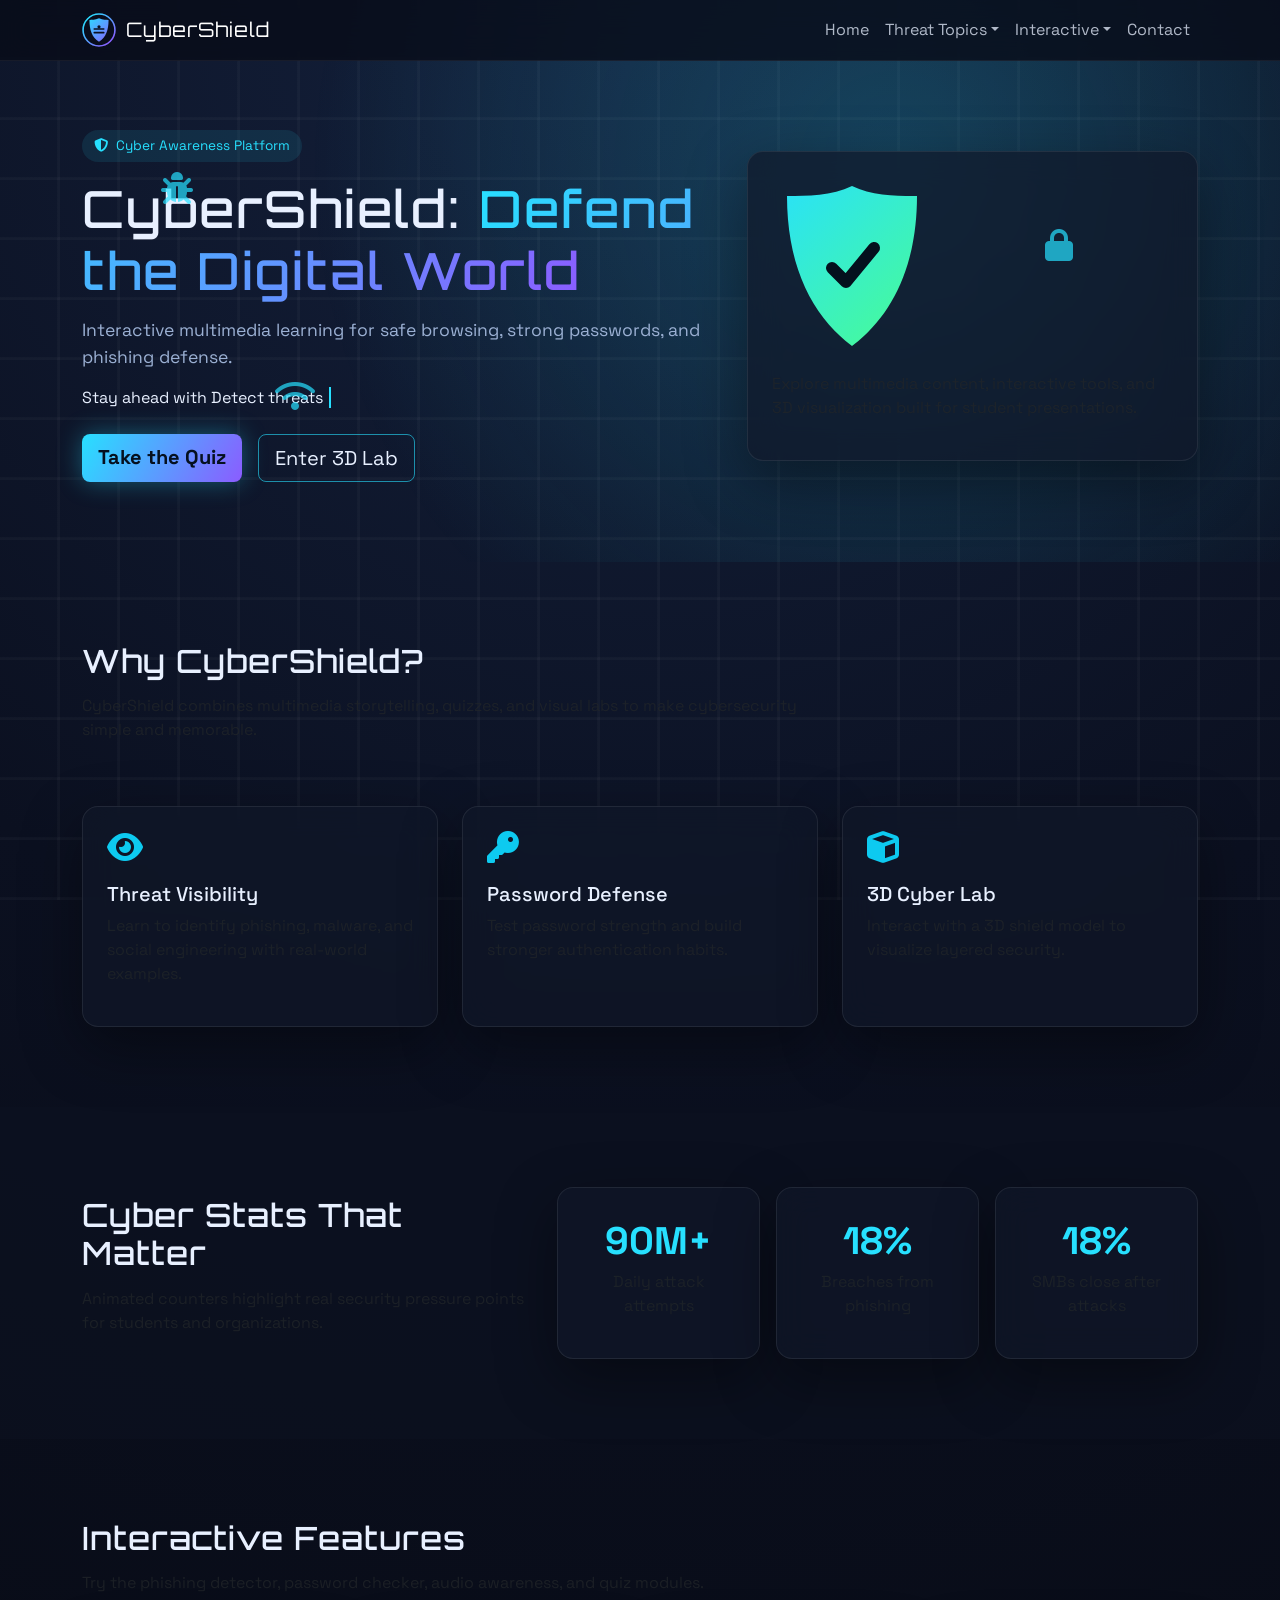
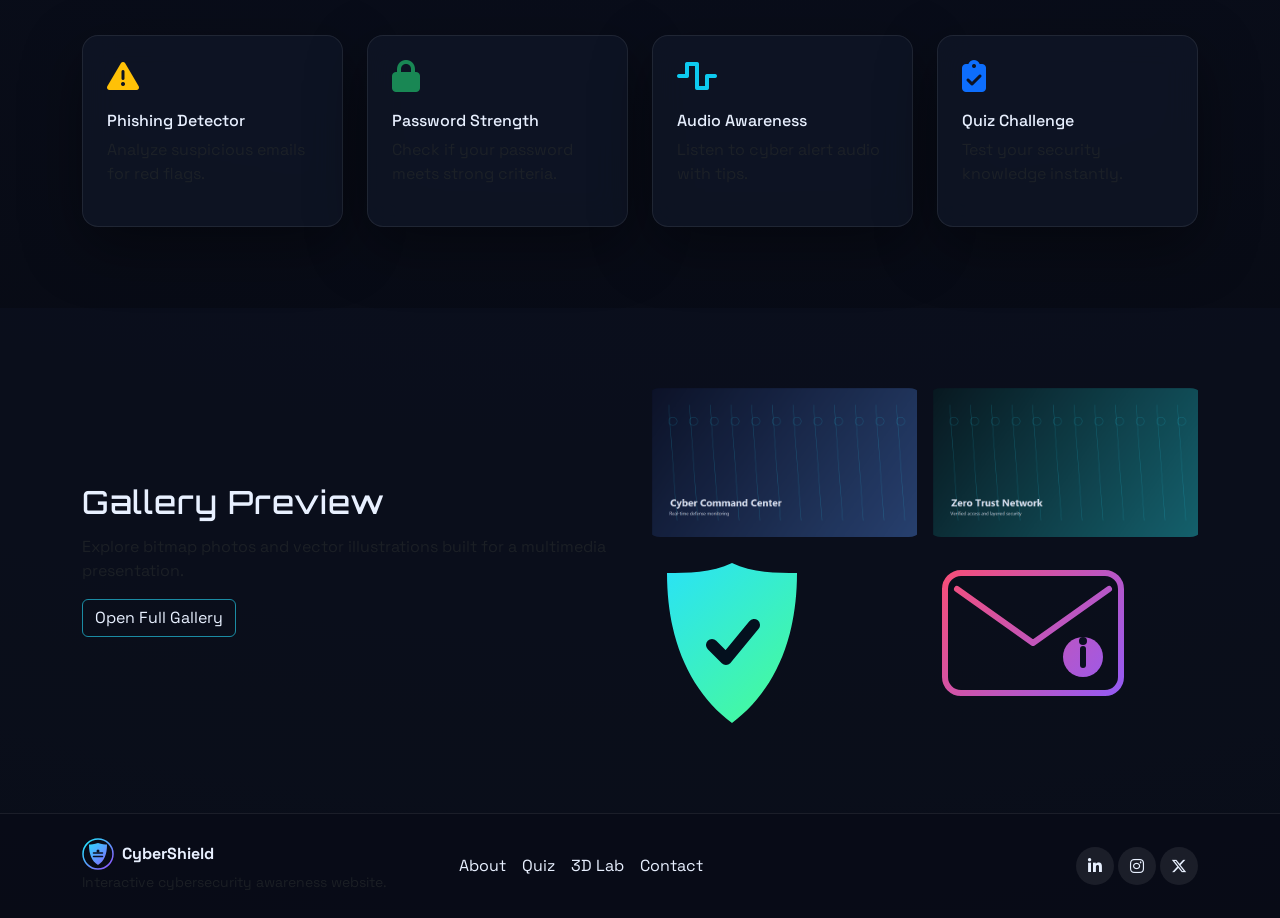
==== index.html @ 9c9195b3 "Initial Commit" ====
<!DOCTYPE html>
<html lang="en">
<head>
  <meta charset="UTF-8">
  <meta name="viewport" content="width=device-width, initial-scale=1">
  <title>CyberShield | Interactive Cybersecurity Awareness</title>
  <link rel="icon" type="image/svg+xml" href="images/favicon.svg">
  <link rel="stylesheet" href="https://cdn.jsdelivr.net/npm/bootstrap@5.3.3/dist/css/bootstrap.min.css">
  <link rel="stylesheet" href="https://cdnjs.cloudflare.com/ajax/libs/font-awesome/6.5.0/css/all.min.css">
  <link rel="stylesheet" href="https://cdn.jsdelivr.net/npm/aos@2.3.4/dist/aos.css">
  <link rel="stylesheet" href="https://fonts.googleapis.com/css2?family=Orbitron:wght@500;700&family=Space+Grotesk:wght@400;500;600;700&display=swap">
  <link rel="stylesheet" href="css/styles.css">
</head>
<body class="page-fade">
  <!-- Loading screen -->
  <div id="loading-screen" class="loading-screen">
    <div class="text-center">
      <div class="spinner mb-3"></div>
      <div class="text-uppercase" style="letter-spacing: 3px;">Initializing CyberShield</div>
    </div>
  </div>

  <nav class="navbar navbar-expand-lg navbar-dark fixed-top">
    <div class="container">
      <a class="navbar-brand" href="index.html">
        <img src="images/logo.svg" alt="CyberShield logo">
        <span>CyberShield</span>
      </a>
      <button class="navbar-toggler" type="button" data-bs-toggle="collapse" data-bs-target="#mainNav" aria-controls="mainNav" aria-expanded="false" aria-label="Toggle navigation">
        <span class="navbar-toggler-icon"></span>
      </button>
      <div class="collapse navbar-collapse" id="mainNav">
        <ul class="navbar-nav ms-auto">
          <li class="nav-item"><a class="nav-link" href="index.html">Home</a></li>
          <li class="nav-item dropdown">
            <a class="nav-link dropdown-toggle" href="#" role="button" data-bs-toggle="dropdown" aria-expanded="false">Threat Topics</a>
            <ul class="dropdown-menu">
              <li><a class="dropdown-item" href="pages/about.html">About Cyber Threats</a></li>
              <li><a class="dropdown-item" href="pages/phishing.html">Phishing Awareness</a></li>
              <li><a class="dropdown-item" href="pages/password.html">Password Security</a></li>
              <li><a class="dropdown-item" href="pages/browsing.html">Safe Browsing Tips</a></li>
            </ul>
          </li>
          <li class="nav-item dropdown">
            <a class="nav-link dropdown-toggle" href="#" role="button" data-bs-toggle="dropdown" aria-expanded="false">Interactive</a>
            <ul class="dropdown-menu">
              <li><a class="dropdown-item" href="pages/quiz.html">Cyber Quiz</a></li>
              <li><a class="dropdown-item" href="pages/3d-lab.html">3D Cyber Lab</a></li>
              <li><a class="dropdown-item" href="pages/audio.html">Audio Awareness</a></li>
              <li><a class="dropdown-item" href="pages/gallery.html">Gallery</a></li>
            </ul>
          </li>
          <li class="nav-item"><a class="nav-link" href="pages/contact.html">Contact</a></li>
        </ul>
      </div>
    </div>
  </nav>

  <header class="hero">
    <div class="container hero-content">
      <div class="row align-items-center">
        <div class="col-lg-7" data-aos="fade-right">
          <span class="badge-soft mb-3"><i class="fa-solid fa-shield-halved"></i> Cyber Awareness Platform</span>
          <h1 class="hero-title">CyberShield: <span class="gradient-text">Defend the Digital World</span></h1>
          <p class="hero-subtitle mt-3">Interactive multimedia learning for safe browsing, strong passwords, and phishing defense.</p>
          <p class="mt-3">Stay ahead with <span id="typing-text" class="typing" data-phrases="Detect threats|Secure devices|Build safer habits"></span></p>
          <div class="d-flex flex-wrap gap-3 mt-4">
            <a class="btn btn-glow btn-lg" href="pages/quiz.html">Take the Quiz</a>
            <a class="btn btn-outline-glow btn-lg" href="pages/3d-lab.html">Enter 3D Lab</a>
          </div>
        </div>
        <div class="col-lg-5 mt-5 mt-lg-0" data-aos="fade-left">
          <div class="glass p-4 rounded-4">
            <img src="images/shield.svg" alt="Security shield illustration">
            <p class="mt-3 text-muted">Explore multimedia content, interactive tools, and 3D visualization built for student presentations.</p>
          </div>
        </div>
      </div>
      <i class="fa-solid fa-bug float-icon" style="top: 12%; left: 8%;"></i>
      <i class="fa-solid fa-lock float-icon" style="top: 28%; right: 12%; animation-delay: 1.2s;"></i>
      <i class="fa-solid fa-wifi float-icon" style="bottom: 20%; left: 18%; animation-delay: 2s;"></i>
    </div>
  </header>

  <section class="section-pad">
    <div class="container">
      <div class="row mb-5">
        <div class="col-lg-8" data-aos="fade-up">
          <h2 class="section-title">Why CyberShield?</h2>
          <p class="text-muted">CyberShield combines multimedia storytelling, quizzes, and visual labs to make cybersecurity simple and memorable.</p>
        </div>
      </div>
      <div class="row g-4">
        <div class="col-md-4" data-aos="zoom-in">
          <div class="glass card-hover p-4 rounded-4 h-100">
            <i class="fa-solid fa-eye fa-2x text-info"></i>
            <h5 class="mt-3">Threat Visibility</h5>
            <p class="text-muted">Learn to identify phishing, malware, and social engineering with real-world examples.</p>
          </div>
        </div>
        <div class="col-md-4" data-aos="zoom-in" data-aos-delay="100">
          <div class="glass card-hover p-4 rounded-4 h-100">
            <i class="fa-solid fa-key fa-2x text-info"></i>
            <h5 class="mt-3">Password Defense</h5>
            <p class="text-muted">Test password strength and build stronger authentication habits.</p>
          </div>
        </div>
        <div class="col-md-4" data-aos="zoom-in" data-aos-delay="200">
          <div class="glass card-hover p-4 rounded-4 h-100">
            <i class="fa-solid fa-cube fa-2x text-info"></i>
            <h5 class="mt-3">3D Cyber Lab</h5>
            <p class="text-muted">Interact with a 3D shield model to visualize layered security.</p>
          </div>
        </div>
      </div>
    </div>
  </section>

  <section class="section-pad" style="background: rgba(12, 18, 32, 0.6);">
    <div class="container">
      <div class="row align-items-center g-4">
        <div class="col-lg-5" data-aos="fade-right">
          <h2 class="section-title">Cyber Stats That Matter</h2>
          <p class="text-muted">Animated counters highlight real security pressure points for students and organizations.</p>
        </div>
        <div class="col-lg-7">
          <div class="row g-3 stats-grid">
            <div class="col-md-4" data-aos="fade-up">
              <div class="glass stat rounded-4">
                <div class="counter" data-target="300" data-suffix="M+">0</div>
                <p class="text-muted">Daily attack attempts</p>
              </div>
            </div>
            <div class="col-md-4" data-aos="fade-up" data-aos-delay="100">
              <div class="glass stat rounded-4">
                <div class="counter" data-target="91" data-suffix="%">0</div>
                <p class="text-muted">Breaches from phishing</p>
              </div>
            </div>
            <div class="col-md-4" data-aos="fade-up" data-aos-delay="200">
              <div class="glass stat rounded-4">
                <div class="counter" data-target="60" data-suffix="%">0</div>
                <p class="text-muted">SMBs close after attacks</p>
              </div>
            </div>
          </div>
        </div>
      </div>
    </div>
  </section>

  <section class="section-pad">
    <div class="container">
      <div class="row mb-4">
        <div class="col-lg-8" data-aos="fade-up">
          <h2 class="section-title">Interactive Features</h2>
          <p class="text-muted">Try the phishing detector, password checker, audio awareness, and quiz modules.</p>
        </div>
      </div>
      <div class="row g-4">
        <div class="col-md-6 col-lg-3" data-aos="flip-left">
          <div class="glass card-hover p-4 rounded-4 h-100">
            <i class="fa-solid fa-triangle-exclamation fa-2x text-warning"></i>
            <h6 class="mt-3">Phishing Detector</h6>
            <p class="text-muted">Analyze suspicious emails for red flags.</p>
          </div>
        </div>
        <div class="col-md-6 col-lg-3" data-aos="flip-left" data-aos-delay="100">
          <div class="glass card-hover p-4 rounded-4 h-100">
            <i class="fa-solid fa-lock fa-2x text-success"></i>
            <h6 class="mt-3">Password Strength</h6>
            <p class="text-muted">Check if your password meets strong criteria.</p>
          </div>
        </div>
        <div class="col-md-6 col-lg-3" data-aos="flip-left" data-aos-delay="200">
          <div class="glass card-hover p-4 rounded-4 h-100">
            <i class="fa-solid fa-wave-square fa-2x text-info"></i>
            <h6 class="mt-3">Audio Awareness</h6>
            <p class="text-muted">Listen to cyber alert audio with tips.</p>
          </div>
        </div>
        <div class="col-md-6 col-lg-3" data-aos="flip-left" data-aos-delay="300">
          <div class="glass card-hover p-4 rounded-4 h-100">
            <i class="fa-solid fa-clipboard-check fa-2x text-primary"></i>
            <h6 class="mt-3">Quiz Challenge</h6>
            <p class="text-muted">Test your security knowledge instantly.</p>
          </div>
        </div>
      </div>
    </div>
  </section>

  <section class="section-pad" style="background: rgba(12, 18, 32, 0.6);">
    <div class="container">
      <div class="row align-items-center g-4">
        <div class="col-lg-6" data-aos="fade-right">
          <h2 class="section-title">Gallery Preview</h2>
          <p class="text-muted">Explore bitmap photos and vector illustrations built for a multimedia presentation.</p>
          <a class="btn btn-outline-glow" href="pages/gallery.html">Open Full Gallery</a>
        </div>
        <div class="col-lg-6" data-aos="fade-left">
          <div class="row g-3">
            <div class="col-6 gallery-img"><img src="images/cyber1.png" alt="Cyber lab image" loading="lazy"></div>
            <div class="col-6 gallery-img"><img src="images/cyber2.png" alt="Security network image" loading="lazy"></div>
            <div class="col-6 gallery-img"><img src="images/shield.svg" alt="Shield vector" loading="lazy"></div>
            <div class="col-6 gallery-img"><img src="images/phish.svg" alt="Phishing alert vector" loading="lazy"></div>
          </div>
        </div>
      </div>
    </div>
  </section>

  <footer class="footer py-4">
    <div class="container">
      <div class="row align-items-center g-3">
        <div class="col-md-4">
          <div class="d-flex align-items-center gap-2">
            <img src="images/logo.svg" alt="CyberShield logo" style="width: 32px;">
            <strong>CyberShield</strong>
          </div>
          <small class="text-muted">Interactive cybersecurity awareness website.</small>
        </div>
        <div class="col-md-4">
          <div class="d-flex gap-3 flex-wrap">
            <a href="pages/about.html">About</a>
            <a href="pages/quiz.html">Quiz</a>
            <a href="pages/3d-lab.html">3D Lab</a>
            <a href="pages/contact.html">Contact</a>
          </div>
        </div>
        <div class="col-md-4 text-md-end social-icons">
          <a href="#" aria-label="LinkedIn"><i class="fab fa-linkedin-in"></i></a>
          <a href="#" aria-label="Instagram"><i class="fab fa-instagram"></i></a>
          <a href="#" aria-label="X"><i class="fab fa-x-twitter"></i></a>
        </div>
      </div>
    </div>
  </footer>

  <button id="backToTop" class="back-to-top" aria-label="Back to top"><i class="fa-solid fa-arrow-up"></i></button>

  <script src="https://cdn.jsdelivr.net/npm/bootstrap@5.3.3/dist/js/bootstrap.bundle.min.js"></script>
  <script src="https://cdn.jsdelivr.net/npm/aos@2.3.4/dist/aos.js"></script>
  <script src="js/main.js"></script>
</body>
</html>
---- css/styles.css ----
/* CyberShield UI theme */
:root {
  --bg-0: #06080f;
  --bg-1: #0b1020;
  --bg-2: #121a2d;
  --surface: rgba(16, 24, 40, 0.7);
  --surface-strong: rgba(20, 32, 54, 0.85);
  --text: #e8f0ff;
  --muted: #9bb0d3;
  --accent: #27e0ff;
  --accent-2: #8b5cff;
  --accent-3: #4cff8a;
  --danger: #ff4d6d;
  --glow: 0 0 25px rgba(39, 224, 255, 0.35);
  --shadow: 0 20px 60px rgba(0, 0, 0, 0.4);
}

* {
  box-sizing: border-box;
}

html {
  scroll-behavior: smooth;
}

body {
  font-family: "Space Grotesk", "Segoe UI", sans-serif;
  color: var(--text);
  background: radial-gradient(circle at top, #14213d 0%, #0b1020 40%, #06080f 100%);
  min-height: 100vh;
  opacity: 0;
  transition: opacity 0.6s ease;
  position: relative;
  overflow-x: hidden;
}

body.loaded {
  opacity: 1;
}

body::before {
  content: "";
  position: fixed;
  inset: 0;
  background-image:
    linear-gradient(transparent 95%, rgba(255, 255, 255, 0.03) 96%),
    linear-gradient(90deg, transparent 95%, rgba(255, 255, 255, 0.03) 96%);
  background-size: 60px 60px;
  pointer-events: none;
  z-index: 0;
}

img {
  max-width: 100%;
  display: block;
}

a {
  color: inherit;
  text-decoration: none;
}

.page-fade {
  position: relative;
  z-index: 1;
}

.navbar {
  background: rgba(8, 12, 24, 0.8);
  backdrop-filter: blur(14px);
  border-bottom: 1px solid rgba(255, 255, 255, 0.06);
}

.navbar-brand {
  display: flex;
  align-items: center;
  gap: 10px;
  font-family: "Orbitron", "Space Grotesk", sans-serif;
  letter-spacing: 1px;
}

.navbar-brand img {
  width: 34px;
  height: 34px;
}

.nav-link {
  color: var(--text);
  opacity: 0.75;
  transition: opacity 0.2s ease, color 0.2s ease;
}

.nav-link:hover,
.nav-link:focus {
  opacity: 1;
  color: var(--accent);
}

.dropdown-menu {
  background: rgba(10, 16, 30, 0.95);
  border: 1px solid rgba(255, 255, 255, 0.08);
  box-shadow: var(--shadow);
}

.dropdown-item {
  color: var(--text);
}

.dropdown-item:hover,
.dropdown-item:focus {
  background: rgba(39, 224, 255, 0.12);
  color: var(--accent);
}

.hero {
  padding: 130px 0 80px;
  position: relative;
  overflow: hidden;
}

.hero::after {
  content: "";
  position: absolute;
  inset: 0;
  background: radial-gradient(circle at 70% 30%, rgba(39, 224, 255, 0.2), transparent 60%);
  z-index: 0;
}

.hero-content {
  position: relative;
  z-index: 1;
}

.hero-title {
  font-family: "Orbitron", "Space Grotesk", sans-serif;
  font-size: clamp(2.4rem, 4vw, 4rem);
  letter-spacing: 2px;
}

.gradient-text {
  background: linear-gradient(120deg, var(--accent), var(--accent-2));
  -webkit-background-clip: text;
  -webkit-text-fill-color: transparent;
}



.hero-subtitle {
  font-size: 1.1rem;
  color: var(--muted);
}

.typing {
  border-right: 2px solid var(--accent);
  padding-right: 6px;
  animation: caret 0.8s steps(2, end) infinite;
}

@keyframes caret {
  0%, 100% { border-color: transparent; }
  50% { border-color: var(--accent); }
}

.section-pad {
  padding: 80px 0;
}

.section-title {
  font-family: "Orbitron", "Space Grotesk", sans-serif;
  letter-spacing: 1px;
  margin-bottom: 14px;
}

.glass {
  background: var(--surface);
  border: 1px solid rgba(255, 255, 255, 0.08);
  box-shadow: var(--shadow);
  backdrop-filter: blur(16px);
}

.card-hover {
  transition: transform 0.3s ease, box-shadow 0.3s ease;
}

.card-hover:hover {
  transform: translateY(-8px);
  box-shadow: 0 30px 60px rgba(0, 0, 0, 0.45);
}

.btn-glow {
  background: linear-gradient(120deg, var(--accent), var(--accent-2));
  border: none;
  color: #05101f;
  font-weight: 700;
  box-shadow: var(--glow);
  transition: transform 0.2s ease, box-shadow 0.2s ease;
}

.btn-glow:hover {
  transform: translateY(-2px);
  box-shadow: 0 0 35px rgba(139, 92, 255, 0.45);
}

.btn-outline-glow {
  border: 1px solid rgba(39, 224, 255, 0.6);
  color: var(--text);
}

.btn-outline-glow:hover {
  background: rgba(39, 224, 255, 0.12);
  color: var(--accent);
}

.float-icon {
  position: absolute;
  font-size: 2rem;
  color: rgba(39, 224, 255, 0.7);
  animation: floaty 6s ease-in-out infinite;
}

@keyframes floaty {
  0%, 100% { transform: translateY(0); }
  50% { transform: translateY(-18px); }
}

.loading-screen {
  position: fixed;
  inset: 0;
  background: #05070e;
  display: grid;
  place-items: center;
  z-index: 9999;
  transition: opacity 0.4s ease, visibility 0.4s ease;
}

.loading-screen.hide {
  opacity: 0;
  visibility: hidden;
}

.spinner {
  width: 60px;
  height: 60px;
  border-radius: 50%;
  border: 3px solid rgba(255, 255, 255, 0.2);
  border-top-color: var(--accent);
  animation: spin 1s linear infinite;
}

@keyframes spin {
  to { transform: rotate(360deg); }
}

.stats-grid .stat {
  padding: 24px;
  text-align: center;
}

.counter {
  font-size: 2.4rem;
  font-weight: 700;
  color: var(--accent);
}

.badge-soft {
  display: inline-flex;
  align-items: center;
  gap: 8px;
  padding: 6px 12px;
  border-radius: 999px;
  background: rgba(39, 224, 255, 0.1);
  color: var(--accent);
  font-size: 0.85rem;
}

.breadcrumb {
  background: rgba(10, 16, 30, 0.7);
  padding: 10px 16px;
  border-radius: 12px;
  border: 1px solid rgba(255, 255, 255, 0.06);
}

.gallery-img {
  border-radius: 16px;
  overflow: hidden;
  position: relative;
}

.gallery-img img {
  transition: transform 0.4s ease;
}

.gallery-img:hover img {
  transform: scale(1.08);
}

.three-wrapper {
  height: 420px;
  border-radius: 24px;
  overflow: hidden;
  border: 1px solid rgba(255, 255, 255, 0.08);
}

#three-container {
  width: 100%;
  height: 100%;
}

.audio-wave {
  height: 60px;
  border-radius: 12px;
  background: repeating-linear-gradient(
    90deg,
    rgba(39, 224, 255, 0.2) 0,
    rgba(39, 224, 255, 0.2) 8px,
    rgba(39, 224, 255, 0.05) 8px,
    rgba(39, 224, 255, 0.05) 16px
  );
  animation: wave 3s linear infinite;
}

@keyframes wave {
  from { background-position: 0 0; }
  to { background-position: 120px 0; }
}

.form-control,
.form-select {
  background: rgba(6, 10, 20, 0.9);
  border: 1px solid rgba(255, 255, 255, 0.12);
  color: var(--text);
}

.form-control:focus,
.form-select:focus {
  border-color: rgba(39, 224, 255, 0.7);
  box-shadow: 0 0 0 0.2rem rgba(39, 224, 255, 0.2);
}

.progress {
  height: 10px;
  background: rgba(255, 255, 255, 0.1);
}

.progress-bar {
  background: linear-gradient(90deg, var(--accent), var(--accent-3));
}

.footer {
  border-top: 1px solid rgba(255, 255, 255, 0.08);
  background: rgba(8, 12, 24, 0.9);
}

.social-icons a {
  width: 38px;
  height: 38px;
  display: inline-flex;
  align-items: center;
  justify-content: center;
  border-radius: 50%;
  background: rgba(255, 255, 255, 0.08);
  transition: transform 0.2s ease, background 0.2s ease;
}

.social-icons a:hover {
  transform: translateY(-3px);
  background: rgba(39, 224, 255, 0.2);
}

.back-to-top {
  position: fixed;
  right: 24px;
  bottom: 24px;
  width: 44px;
  height: 44px;
  border-radius: 50%;
  border: none;
  background: var(--accent);
  color: #03111f;
  display: none;
  align-items: center;
  justify-content: center;
  z-index: 10;
  box-shadow: var(--glow);
}

.back-to-top.show {
  display: inline-flex;
}

@media (max-width: 992px) {
  .hero {
    padding-top: 110px;
  }
}

@media (max-width: 768px) {
  .hero-title {
    font-size: 2.2rem;
  }
}
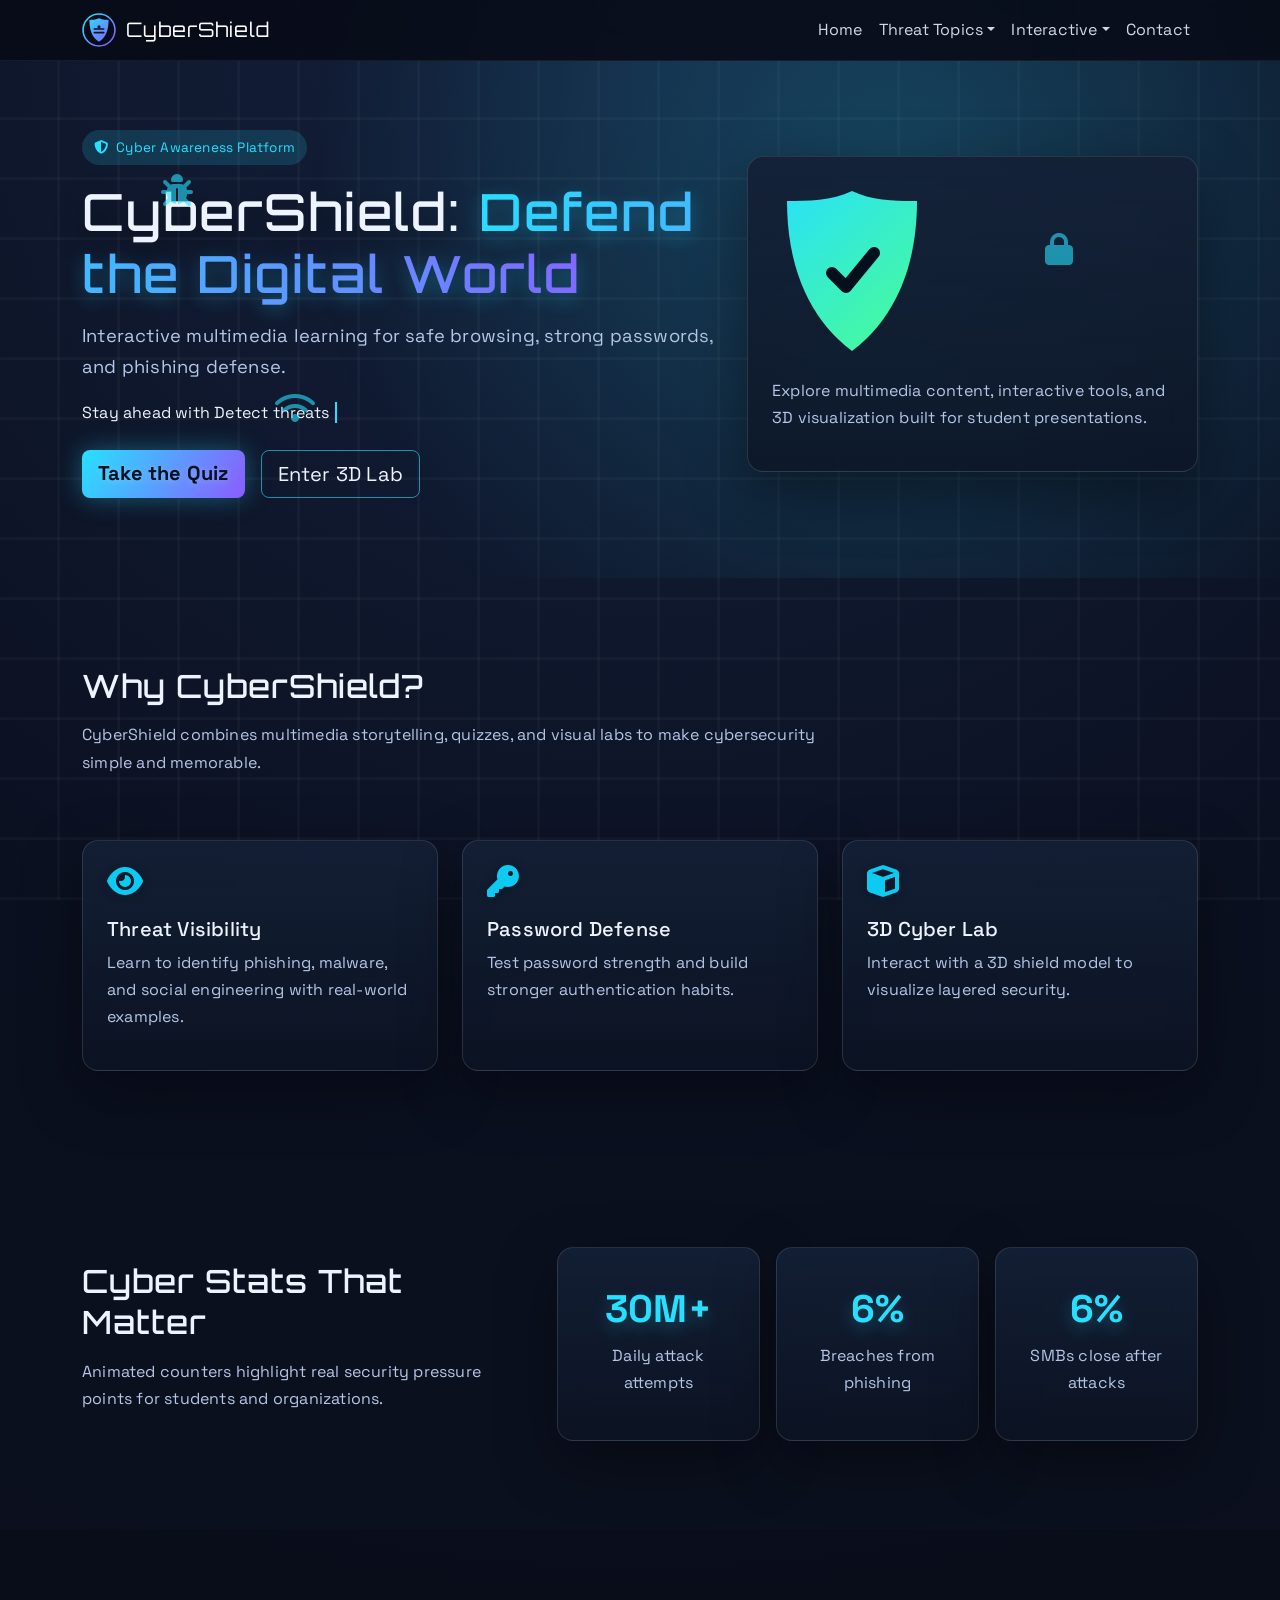
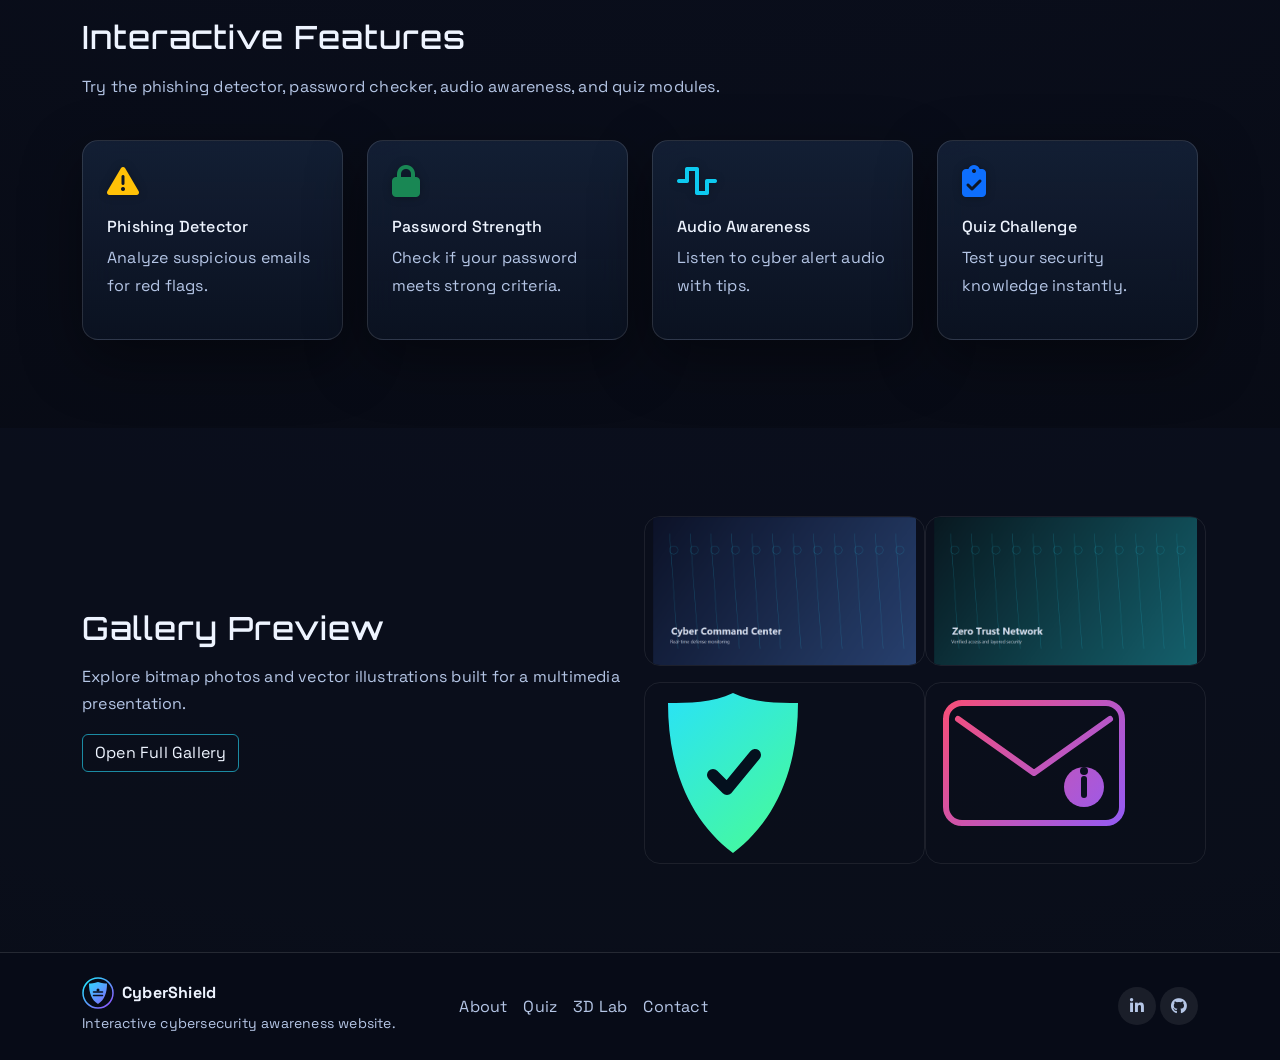
==== commit be8fd2aa: "Placeholders Removed" ====
--- a/index.html
+++ b/index.html
@@ -229,9 +229,9 @@
           </div>
         </div>
         <div class="col-md-4 text-md-end social-icons">
-          <a href="#" aria-label="LinkedIn"><i class="fab fa-linkedin-in"></i></a>
-          <a href="#" aria-label="Instagram"><i class="fab fa-instagram"></i></a>
-          <a href="#" aria-label="X"><i class="fab fa-x-twitter"></i></a>
+          <a href="https://www.linkedin.com/in/aniketkanelkar/" aria-label="LinkedIn"><i class="fab fa-linkedin-in"></i></a>
+          <a href="https://github.com/Aniketvk0310" aria-label="Github"><i class="fab fa-github"></i></a>
+          
         </div>
       </div>
     </div>
--- a/css/styles.css
+++ b/css/styles.css
@@ -3,10 +3,10 @@
   --bg-0: #06080f;
   --bg-1: #0b1020;
   --bg-2: #121a2d;
-  --surface: rgba(16, 24, 40, 0.7);
-  --surface-strong: rgba(20, 32, 54, 0.85);
-  --text: #e8f0ff;
-  --muted: #9bb0d3;
+  --surface: rgba(16, 24, 40, 0.78);
+  --surface-strong: rgba(20, 32, 54, 0.9);
+  --text: #eef4ff;
+  --muted: #b5c6e6;
   --accent: #27e0ff;
   --accent-2: #8b5cff;
   --accent-3: #4cff8a;
@@ -32,6 +32,8 @@
   transition: opacity 0.6s ease;
   position: relative;
   overflow-x: hidden;
+  line-height: 1.7;
+  letter-spacing: 0.2px;
 }
 
 body.loaded {
@@ -60,13 +62,26 @@
   text-decoration: none;
 }
 
+/* Readability and contrast helpers */
+.text-muted {
+  color: var(--muted) !important;
+}
+
+.text-primary,
+.text-info,
+.text-success,
+.text-warning,
+.text-danger {
+  text-shadow: 0 0 10px rgba(0, 0, 0, 0.25);
+}
+
 .page-fade {
   position: relative;
   z-index: 1;
 }
 
 .navbar {
-  background: rgba(8, 12, 24, 0.8);
+  background: rgba(8, 12, 24, 0.9);
   backdrop-filter: blur(14px);
   border-bottom: 1px solid rgba(255, 255, 255, 0.06);
 }
@@ -86,7 +101,7 @@
 
 .nav-link {
   color: var(--text);
-  opacity: 0.75;
+  opacity: 0.88;
   transition: opacity 0.2s ease, color 0.2s ease;
 }
 
@@ -97,8 +112,8 @@
 }
 
 .dropdown-menu {
-  background: rgba(10, 16, 30, 0.95);
-  border: 1px solid rgba(255, 255, 255, 0.08);
+  background: rgba(10, 16, 30, 0.98);
+  border: 1px solid rgba(255, 255, 255, 0.12);
   box-shadow: var(--shadow);
 }
 
@@ -135,19 +150,22 @@
   font-family: "Orbitron", "Space Grotesk", sans-serif;
   font-size: clamp(2.4rem, 4vw, 4rem);
   letter-spacing: 2px;
+  text-shadow: 0 10px 30px rgba(0, 0, 0, 0.45);
 }
 
 .gradient-text {
   background: linear-gradient(120deg, var(--accent), var(--accent-2));
   -webkit-background-clip: text;
   -webkit-text-fill-color: transparent;
+  text-shadow: 0 6px 18px rgba(39, 224, 255, 0.3);
 }
 
 
 
 .hero-subtitle {
-  font-size: 1.1rem;
+  font-size: 1.15rem;
   color: var(--muted);
+  max-width: 640px;
 }
 
 .typing {
@@ -162,18 +180,19 @@
 }
 
 .section-pad {
-  padding: 80px 0;
+  padding: 88px 0;
 }
 
 .section-title {
   font-family: "Orbitron", "Space Grotesk", sans-serif;
   letter-spacing: 1px;
   margin-bottom: 14px;
+  line-height: 1.3;
 }
 
 .glass {
-  background: var(--surface);
-  border: 1px solid rgba(255, 255, 255, 0.08);
+  background: linear-gradient(180deg, rgba(20, 32, 54, 0.92), rgba(12, 20, 36, 0.78));
+  border: 1px solid rgba(255, 255, 255, 0.12);
   box-shadow: var(--shadow);
   backdrop-filter: blur(16px);
 }
@@ -190,10 +209,11 @@
 .btn-glow {
   background: linear-gradient(120deg, var(--accent), var(--accent-2));
   border: none;
-  color: #05101f;
+  color: #04121f;
   font-weight: 700;
   box-shadow: var(--glow);
   transition: transform 0.2s ease, box-shadow 0.2s ease;
+  text-shadow: 0 1px 8px rgba(255, 255, 255, 0.25);
 }
 
 .btn-glow:hover {
@@ -204,17 +224,23 @@
 .btn-outline-glow {
   border: 1px solid rgba(39, 224, 255, 0.6);
   color: var(--text);
+  box-shadow: inset 0 0 0 0 rgba(39, 224, 255, 0.15);
 }
 
 .btn-outline-glow:hover {
   background: rgba(39, 224, 255, 0.12);
   color: var(--accent);
+}
+
+.btn:focus-visible {
+  outline: 2px solid rgba(39, 224, 255, 0.7);
+  outline-offset: 2px;
 }
 
 .float-icon {
   position: absolute;
   font-size: 2rem;
-  color: rgba(39, 224, 255, 0.7);
+  color: rgba(39, 224, 255, 0.6);
   animation: floaty 6s ease-in-out infinite;
 }
 
@@ -252,7 +278,7 @@
 }
 
 .stats-grid .stat {
-  padding: 24px;
+  padding: 28px;
   text-align: center;
 }
 
@@ -260,6 +286,7 @@
   font-size: 2.4rem;
   font-weight: 700;
   color: var(--accent);
+  text-shadow: 0 6px 16px rgba(39, 224, 255, 0.25);
 }
 
 .badge-soft {
@@ -268,22 +295,32 @@
   gap: 8px;
   padding: 6px 12px;
   border-radius: 999px;
-  background: rgba(39, 224, 255, 0.1);
+  background: rgba(39, 224, 255, 0.16);
   color: var(--accent);
   font-size: 0.85rem;
 }
 
 .breadcrumb {
-  background: rgba(10, 16, 30, 0.7);
+  background: rgba(10, 16, 30, 0.85);
   padding: 10px 16px;
   border-radius: 12px;
-  border: 1px solid rgba(255, 255, 255, 0.06);
+  border: 1px solid rgba(255, 255, 255, 0.12);
+}
+
+.breadcrumb-item,
+.breadcrumb-item a {
+  color: var(--text);
+}
+
+.breadcrumb-item + .breadcrumb-item::before {
+  color: rgba(255, 255, 255, 0.45);
 }
 
 .gallery-img {
   border-radius: 16px;
   overflow: hidden;
   position: relative;
+  border: 1px solid rgba(255, 255, 255, 0.08);
 }
 
 .gallery-img img {
@@ -298,12 +335,18 @@
   height: 420px;
   border-radius: 24px;
   overflow: hidden;
-  border: 1px solid rgba(255, 255, 255, 0.08);
+  border: 1px solid rgba(255, 255, 255, 0.12);
 }
 
 #three-container {
   width: 100%;
   height: 100%;
+  min-height: 320px;
+  position: relative;
+}
+
+#three-container canvas {
+  display: block;
 }
 
 .audio-wave {
@@ -327,7 +370,11 @@
 .form-control,
 .form-select {
   background: rgba(6, 10, 20, 0.9);
-  border: 1px solid rgba(255, 255, 255, 0.12);
+  border: 1px solid rgba(255, 255, 255, 0.16);
+  color: var(--text);
+}
+
+.form-check-label {
   color: var(--text);
 }
 
@@ -347,8 +394,16 @@
 }
 
 .footer {
-  border-top: 1px solid rgba(255, 255, 255, 0.08);
-  background: rgba(8, 12, 24, 0.9);
+  border-top: 1px solid rgba(255, 255, 255, 0.12);
+  background: rgba(8, 12, 24, 0.95);
+}
+
+.footer a {
+  color: var(--muted);
+}
+
+.footer a:hover {
+  color: var(--accent);
 }
 
 .social-icons a {
@@ -392,10 +447,22 @@
   .hero {
     padding-top: 110px;
   }
+
+  .section-pad {
+    padding: 72px 0;
+  }
 }
 
 @media (max-width: 768px) {
   .hero-title {
     font-size: 2.2rem;
   }
-}
+
+  .hero-subtitle {
+    font-size: 1.05rem;
+  }
+
+  .stats-grid .stat {
+    padding: 22px;
+  }
+}
